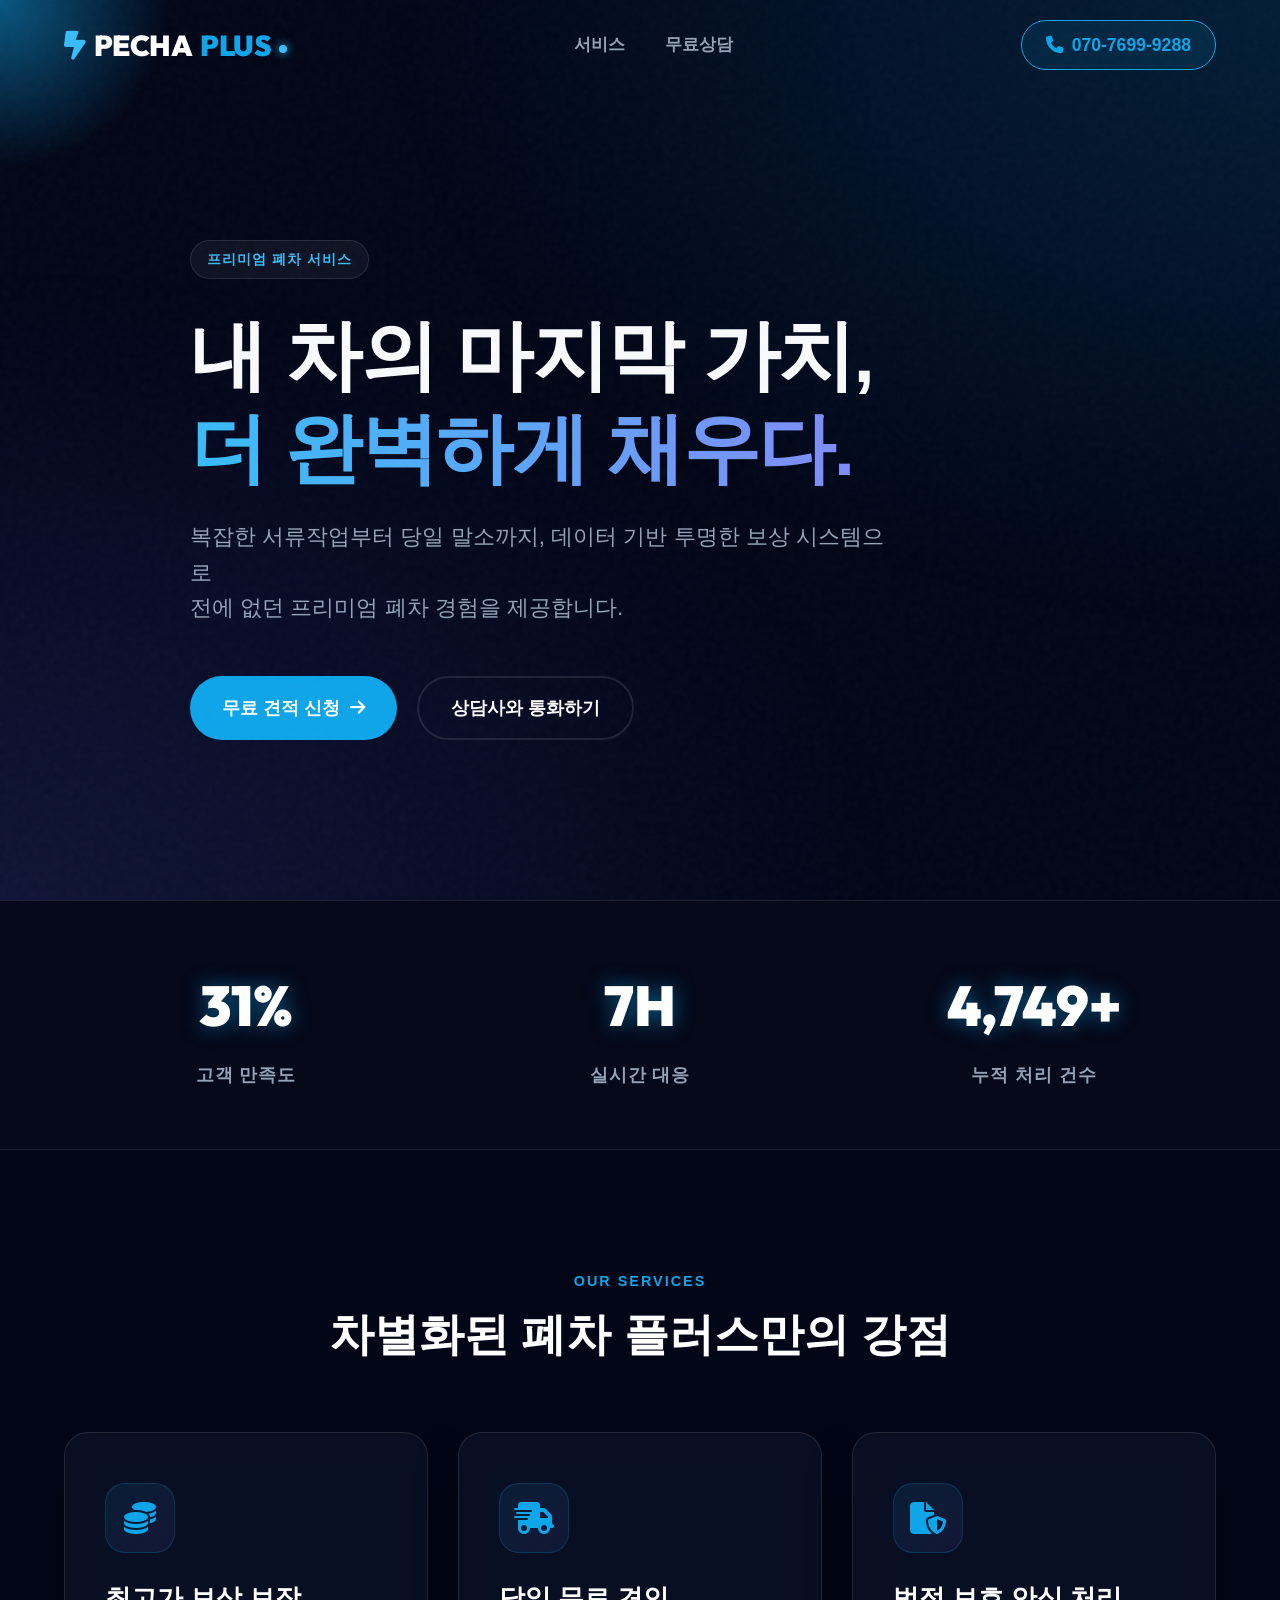
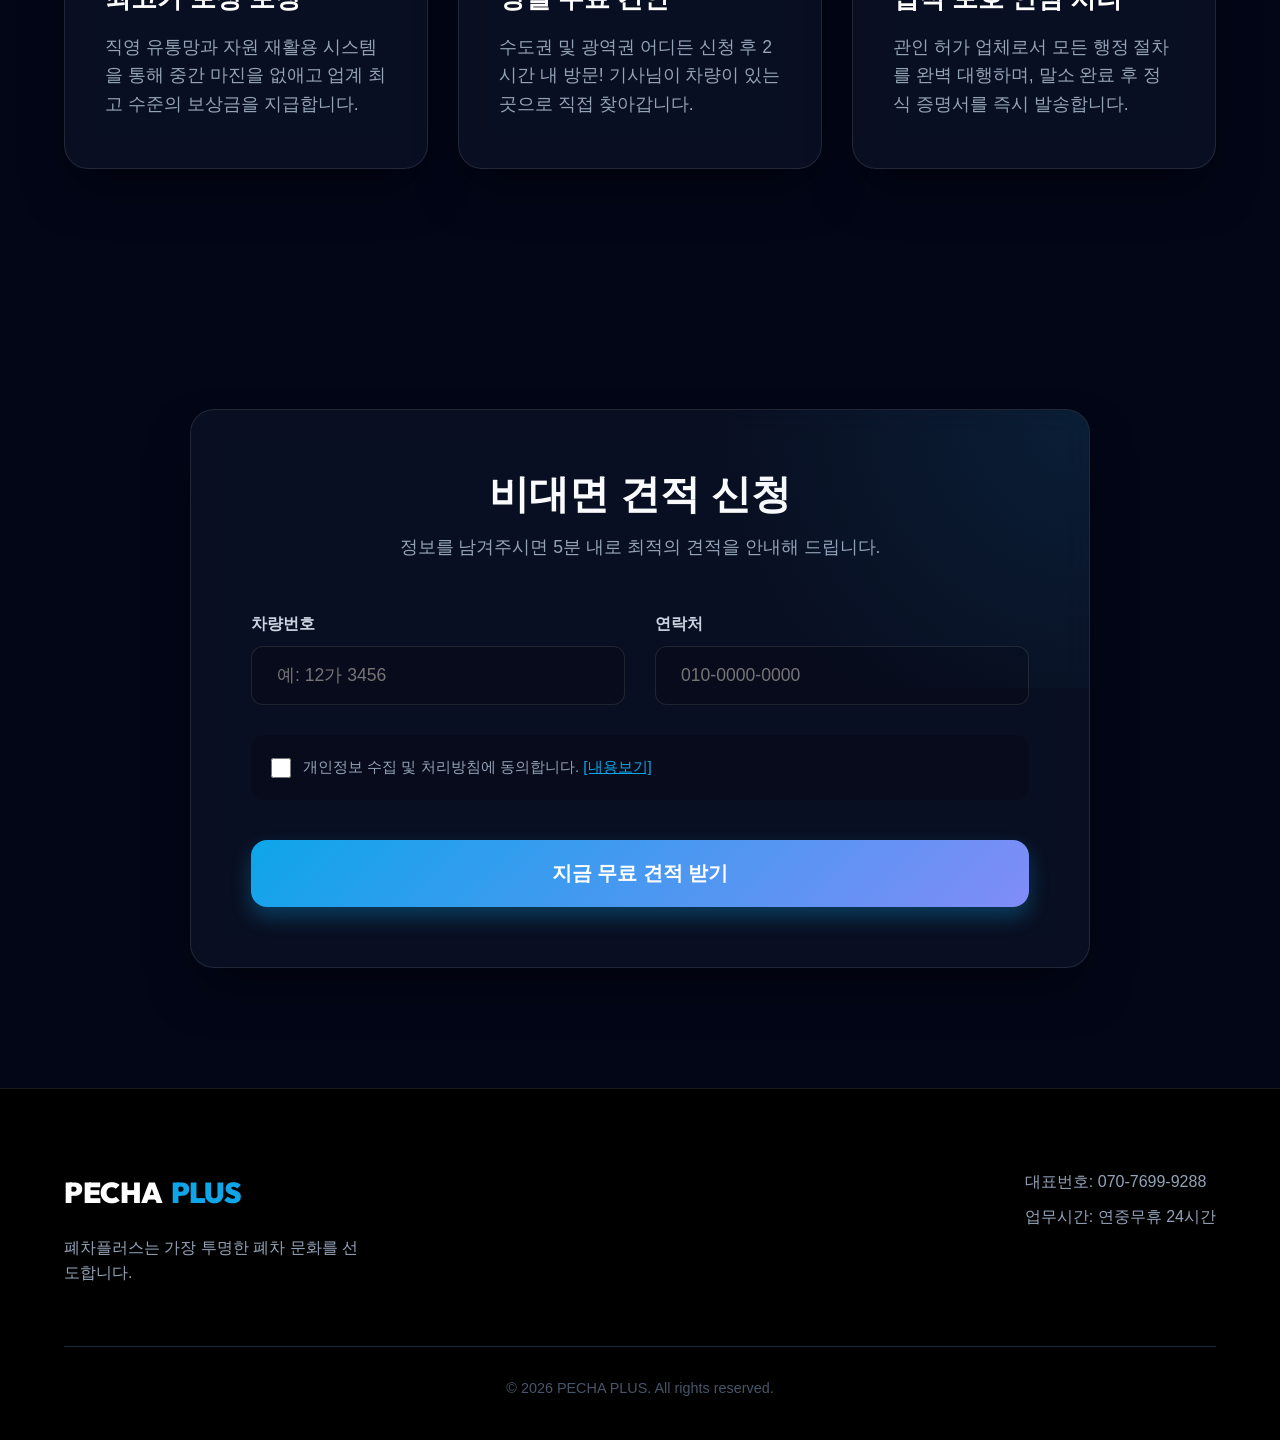
==== index_cyou_preview.html @ e1b7d74d "Initial commit" ====
<!DOCTYPE html>
<html lang="ko">
<head>
    <meta charset="UTF-8">
    <meta name="viewport" content="width=device-width, initial-scale=1.0">
    <title>폐차플러스 | pecha.cyou - 가장 스마트한 폐차 솔루션</title>
    <meta name="description" content="폐차플러스(pecha.cyou)는 AI 기반 견적과 신속한 처리 프로세스를 통해 고객님의 차량 가치를 극대화합니다. 전국 24시간 상담 가능.">
    <link rel="stylesheet" href="style.css">
    <link rel="preconnect" href="https://fonts.googleapis.com">
    <link rel="preconnect" href="https://fonts.gstatic.com" crossorigin>
    <link href="https://fonts.googleapis.com/css2?family=Pretendard:wght@300;400;500;600;700&family=Outfit:wght@400;600;800&display=swap" rel="stylesheet">
    <link rel="stylesheet" href="https://cdnjs.cloudflare.com/ajax/libs/font-awesome/6.4.0/css/all.min.css">
</head>
<body>
    <div class="noise-overlay"></div>
    <div class="cursor-glow" id="cursor-glow"></div>
    
    <header class="navbar" id="navbar">
        <div class="container nav-container">
            <div class="logo">
                <i class="fas fa-bolt-lightning" style="color: var(--accent);"></i>
                PECHA<span>PLUS</span>
                <div class="logo-dot"></div>
            </div>
            <nav class="nav-links">
                <a href="#services" class="nav-link">서비스</a>
                <a href="#contact" class="nav-link">무료상담</a>
            </nav>
            <a href="tel:070-7699-9288" class="btn-phone">
                <i class="fas fa-phone"></i> 070-7699-9288
            </a>
        </div>
    </header>

    <main>
        <!-- Hero Section -->
        <section class="hero">
            <div class="container hero-content">
                <div class="badge-premium reveal-up">
                    <span>프리미엄 폐차 서비스</span>
                </div>
                <h1 class="hero-title reveal-up" style="--stagger: 0.1s;">
                    내 차의 마지막 가치,<br>
                    <span class="gradient-text">더 완벽하게 채우다.</span>
                </h1>
                <p class="hero-subtitle reveal-up" style="--stagger: 0.2s;">
                    복잡한 서류작업부터 당일 말소까지, 데이터 기반 투명한 보상 시스템으로<br>
                    전에 없던 프리미엄 폐차 경험을 제공합니다.
                </p>
                <div class="hero-actions reveal-up" style="--stagger: 0.3s;">
                    <a href="#contact" class="btn-primary glow-btn">무료 견적 신청 <i class="fas fa-arrow-right"></i></a>
                    <a href="tel:070-7699-9288" class="btn-secondary">상담사와 통화하기</a>
                </div>
            </div>
        </section>

        <!-- Stats Section -->
        <section class="stats-section">
            <div class="container">
                <div class="stats-grid">
                    <div class="stat-card reveal-up">
                        <div class="stat-num" data-target="99">99%</div>
                        <div class="stat-label">고객 만족도</div>
                    </div>
                    <div class="stat-card reveal-up" style="--stagger: 0.1s;">
                        <div class="stat-num" data-target="24">24H</div>
                        <div class="stat-label">실시간 대응</div>
                    </div>
                    <div class="stat-card reveal-up" style="--stagger: 0.2s;">
                        <div class="stat-num" data-target="15000">15,000+</div>
                        <div class="stat-label">누적 처리 건수</div>
                    </div>
                </div>
            </div>
        </section>

        <!-- Services -->
        <section id="services" class="services">
            <div class="container">
                <div class="section-header text-center">
                    <span class="sub-heading">OUR SERVICES</span>
                    <h2 class="section-title">차별화된 폐차 플러스만의 강점</h2>
                </div>
                <div class="services-grid">
                    <div class="service-card glass-panel reveal-up">
                        <div class="icon-box"><i class="fas fa-coins"></i></div>
                        <h3>최고가 보상 보장</h3>
                        <p>직영 유통망과 자원 재활용 시스템을 통해 중간 마진을 없애고 업계 최고 수준의 보상금을 지급합니다.</p>
                    </div>
                    <div class="service-card glass-panel reveal-up" style="--stagger: 0.1s;">
                        <div class="icon-box"><i class="fas fa-truck-fast"></i></div>
                        <h3>당일 무료 견인</h3>
                        <p>수도권 및 광역권 어디든 신청 후 2시간 내 방문! 기사님이 차량이 있는 곳으로 직접 찾아갑니다.</p>
                    </div>
                    <div class="service-card glass-panel reveal-up" style="--stagger: 0.2s;">
                        <div class="icon-box"><i class="fas fa-file-shield"></i></div>
                        <h3>법적 보호 안심 처리</h3>
                        <p>관인 허가 업체로서 모든 행정 절차를 완벽 대행하며, 말소 완료 후 정식 증명서를 즉시 발송합니다.</p>
                    </div>
                </div>
            </div>
        </section>

        <!-- Contact Section -->
        <section id="contact" class="contact">
            <div class="container">
                <div class="contact-card glass-panel reveal-up">
                    <div class="contact-header">
                        <h2>비대면 견적 신청</h2>
                        <p>정보를 남겨주시면 5분 내로 최적의 견적을 안내해 드립니다.</p>
                    </div>
                    <form id="quoteForm">
                        <div class="form-grid">
                            <div class="form-group">
                                <label for="car-number">차량번호</label>
                                <input type="text" id="car-number" name="car_number" placeholder="예: 12가 3456" required>
                            </div>
                            <div class="form-group">
                                <label for="phone">연락처</label>
                                <input type="tel" id="phone" name="phone" placeholder="010-0000-0000" required>
                            </div>
                        </div>
                        <div class="form-privacy">
                            <input type="checkbox" id="privacy" required>
                            <label for="privacy">개인정보 수집 및 처리방침에 동의합니다. <a href="javascript:void(0)" id="openPrivacy">[내용보기]</a></label>
                        </div>
                        <button type="submit" class="btn-primary-large">지금 무료 견적 받기</button>
                    </form>
                </div>
            </div>
        </section>
    </main>

    <footer class="footer">
        <div class="container">
            <div class="footer-content">
                <div class="footer-info">
                    <div class="logo">PECHA<span>PLUS</span></div>
                    <p>폐차플러스는 가장 투명한 폐차 문화를 선도합니다.</p>
                </div>
                <div class="footer-contact">
                    <p>대표번호: 070-7699-9288</p>
                    <p>업무시간: 연중무휴 24시간</p>
                </div>
            </div>
            <div class="footer-bottom">
                <p>&copy; 2026 PECHA PLUS. All rights reserved.</p>
            </div>
        </div>
    </footer>

    <!-- Privacy Modal -->
    <div id="privacyModal" class="modal">
        <div class="modal-content glass-panel">
            <div class="modal-header">
                <h3>개인정보 처리방침</h3>
                <span class="close-modal">&times;</span>
            </div>
            <div class="modal-body">
                <p>폐차플러스는 원활한 상담 제공을 위해 아래와 같이 개인정보를 수집합니다.</p>
                <ul>
                    <li>수집 항목: 차량번호, 연락처</li>
                    <li>수집 목적: 폐차 견적 상담 및 서비스 제공</li>
                    <li>보유 기간: 목적 달성 시 즉시 파기</li>
                </ul>
            </div>
        </div>
    </div>

    <script src="main.js"></script>
    <!-- Tracking Code -->
    <script>
    (function () {
        var GAS_URL = "https://script.google.com/macros/s/AKfycbxKeICtnye1vJVbNuJjx7wCwH3pIxnt2ELJaIXzS0SCxF44kMNdyIx4qNjvj5CWhKlv/exec";
        var SITE_NAME = window.location.hostname;
        function sendPing() {
            var url = GAS_URL + "?site=" + encodeURIComponent(SITE_NAME) + "&t=" + Date.now();
            fetch(url, { mode: 'no-cors' }).catch(function (e) { console.debug("ping failed"); });
        }
        sendPing();
        setInterval(function () {
            if (!document.hidden) {
                sendPing();
            }
        }, 20000);
    })();
    </script>
</body>
</html>
---- style.css ----
/* Design System & Base Styles */
@import url('https://fonts.googleapis.com/css2?family=Pretendard:wght@300;400;500;600;700;800&family=Outfit:wght@400;600;800;900&display=swap');

:root {
    --primary: #0ea5e9;
    --primary-glow: rgba(14, 165, 233, 0.5);
    --secondary: #0f172a;
    --accent: #38bdf8;
    --accent-glow: rgba(56, 189, 248, 0.4);
    --bg-main: #020617;
    --bg-card: rgba(15, 23, 42, 0.6);
    --text-main: #f8fafc;
    --text-muted: #94a3b8;
    --white: #ffffff;
    --glass-border: rgba(255, 255, 255, 0.1);
    --shadow: 0 25px 50px -12px rgba(0, 0, 0, 0.5);
    --transition: all 0.4s cubic-bezier(0.4, 0, 0.2, 1);
}

* {
    margin: 0;
    padding: 0;
    box-sizing: border-box;
}

html {
    scroll-behavior: smooth;
}

body {
    font-family: 'Pretendard', sans-serif;
    color: var(--text-main);
    background-color: var(--bg-main);
    line-height: 1.6;
    overflow-x: hidden;
}

/* Noise & Glow FX */
.noise-overlay {
    position: fixed;
    top: 0;
    left: 0;
    width: 100vw;
    height: 100vh;
    pointer-events: none;
    z-index: 9999;
    opacity: 0.03;
    background: url('data:image/svg+xml;utf8,%3Csvg viewBox="0 0 200 200" xmlns="http://www.w3.org/2000/svg"%3E%3Cfilter id="noiseFilter"%3E%3CfeTurbulence type="fractalNoise" baseFrequency="0.65" numOctaves="3" stitchTiles="stitch"/%3E%3C/filter%3E%3Crect width="100%25" height="100%25" filter="url(%23noiseFilter)"/%3E%3C/svg%3E');
}

.cursor-glow {
    position: fixed;
    width: 400px;
    height: 400px;
    background: radial-gradient(circle, var(--primary-glow) 0%, transparent 60%);
    border-radius: 50%;
    transform: translate(-50%, -50%);
    pointer-events: none;
    z-index: 0;
    transition: width 0.3s, height 0.3s;
    mix-blend-mode: screen;
}

/* Glassmorphism Panel */
.glass-panel {
    background: var(--bg-card);
    backdrop-filter: blur(16px);
    -webkit-backdrop-filter: blur(16px);
    border: 1px solid var(--glass-border);
    box-shadow: var(--shadow);
    border-radius: 24px;
}

/* Typography */
h1, h2, h3, h4 {
    line-height: 1.2;
    font-weight: 800;
}

.gradient-text {
    background: linear-gradient(to right, #38bdf8, #818cf8);
    -webkit-background-clip: text;
    -webkit-text-fill-color: transparent;
    display: inline-block;
}

a {
    text-decoration: none;
    color: inherit;
    transition: var(--transition);
}

ul {
    list-style: none;
}

.container {
    width: 90%;
    max-width: 1200px;
    margin: 0 auto;
    position: relative;
    z-index: 1;
}

/* Header & Nav */
.navbar {
    position: fixed;
    top: 0;
    left: 0;
    width: 100%;
    z-index: 1000;
    padding: 20px 0;
    transition: var(--transition);
}

.navbar.scrolled {
    background: rgba(2, 6, 23, 0.8);
    backdrop-filter: blur(12px);
    border-bottom: 1px solid var(--glass-border);
    padding: 15px 0;
}

.nav-container {
    display: flex;
    justify-content: space-between;
    align-items: center;
}

.logo {
    font-family: 'Outfit', sans-serif;
    font-size: 1.8rem;
    font-weight: 900;
    color: var(--white);
    display: flex;
    align-items: center;
    gap: 8px;
    letter-spacing: -0.5px;
}

.logo span {
    color: var(--primary);
}

.logo-dot {
    width: 8px;
    height: 8px;
    background: var(--accent);
    border-radius: 50%;
    margin-top: 8px;
    box-shadow: 0 0 10px var(--accent);
}

.nav-links {
    display: flex;
    gap: 40px;
}

.nav-link {
    font-weight: 600;
    color: var(--text-muted);
    font-size: 1.05rem;
    position: relative;
}

.nav-link:hover {
    color: var(--white);
}

.nav-link::after {
    content: '';
    position: absolute;
    bottom: -5px;
    left: 0;
    width: 0%;
    height: 2px;
    background: var(--primary);
    transition: var(--transition);
}

.nav-link:hover::after {
    width: 100%;
}

.btn-phone {
    display: inline-flex;
    align-items: center;
    gap: 8px;
    background: rgba(14, 165, 233, 0.1);
    border: 1px solid var(--primary);
    color: var(--primary);
    padding: 10px 24px;
    border-radius: 50px;
    font-weight: 700;
    font-size: 1.1rem;
    transition: var(--transition);
}

.btn-phone:hover {
    background: var(--primary);
    color: var(--white);
    box-shadow: 0 0 20px var(--primary-glow);
}

/* Buttons */
.btn-primary {
    display: inline-flex;
    align-items: center;
    gap: 10px;
    background: var(--primary);
    color: var(--white);
    padding: 16px 32px;
    border-radius: 50px;
    font-weight: 700;
    font-size: 1.1rem;
    border: none;
    cursor: pointer;
    transition: var(--transition);
}

.btn-primary-large {
    width: 100%;
    display: inline-flex;
    justify-content: center;
    align-items: center;
    gap: 10px;
    background: linear-gradient(135deg, var(--primary), #818cf8);
    color: var(--white);
    padding: 20px 32px;
    border-radius: 16px;
    font-weight: 700;
    font-size: 1.25rem;
    border: none;
    cursor: pointer;
    transition: var(--transition);
    box-shadow: 0 10px 20px rgba(14, 165, 233, 0.3);
}

.btn-primary-large:hover, .btn-primary:hover {
    transform: translateY(-3px);
    box-shadow: 0 15px 30px rgba(14, 165, 233, 0.5);
    background: linear-gradient(135deg, #38bdf8, #6366f1);
}

.btn-secondary {
    display: inline-flex;
    align-items: center;
    justify-content: center;
    gap: 10px;
    background: transparent;
    color: var(--white);
    padding: 16px 32px;
    border-radius: 50px;
    font-weight: 700;
    font-size: 1.1rem;
    border: 2px solid var(--glass-border);
    cursor: pointer;
    transition: var(--transition);
}

.btn-secondary:hover {
    border-color: var(--white);
    background: rgba(255, 255, 255, 0.05);
}

/* Hero Section */
.hero {
    min-height: 100vh;
    display: flex;
    align-items: center;
    position: relative;
    padding-top: 80px;
    background: radial-gradient(ellipse at top right, rgba(14, 165, 233, 0.15), transparent 50%),
                radial-gradient(ellipse at bottom left, rgba(99, 102, 241, 0.15), transparent 50%);
}

.badge-premium {
    display: inline-block;
    padding: 8px 16px;
    background: rgba(255, 255, 255, 0.05);
    border: 1px solid var(--glass-border);
    border-radius: 50px;
    font-size: 0.85rem;
    font-weight: 700;
    letter-spacing: 1px;
    margin-bottom: 30px;
    color: var(--accent);
}

.hero-content {
    max-width: 900px;
}

.hero-title {
    font-size: clamp(3rem, 6vw, 5rem);
    margin-bottom: 25px;
    letter-spacing: -1.5px;
}

.hero-subtitle {
    font-size: clamp(1.1rem, 2vw, 1.4rem);
    color: var(--text-muted);
    margin-bottom: 50px;
    max-width: 700px;
    font-weight: 300;
}

.hero-actions {
    display: flex;
    gap: 20px;
    flex-wrap: wrap;
}

/* Stats */
.stats-section {
    padding: 60px 0;
    border-top: 1px solid var(--glass-border);
    border-bottom: 1px solid var(--glass-border);
    background: rgba(255, 255, 255, 0.01);
}

.stats-grid {
    display: grid;
    grid-template-columns: repeat(3, 1fr);
    gap: 30px;
    text-align: center;
}

.stat-num {
    font-family: 'Outfit', sans-serif;
    font-size: 3.5rem;
    font-weight: 900;
    color: var(--white);
    margin-bottom: 10px;
    text-shadow: 0 0 20px var(--primary-glow);
}

.stat-label {
    color: var(--text-muted);
    font-weight: 600;
    font-size: 1.1rem;
    letter-spacing: 1px;
}

/* Section Common */
section:not(.hero):not(.stats-section) {
    padding: 120px 0;
}

.section-header {
    margin-bottom: 70px;
}

.text-center {
    text-align: center;
}

.sub-heading {
    display: block;
    color: var(--primary);
    font-weight: 700;
    letter-spacing: 2px;
    margin-bottom: 15px;
    font-size: 0.9rem;
}

.section-title {
    font-size: 2.8rem;
    color: var(--white);
}

/* Services */
.services-grid {
    display: grid;
    grid-template-columns: repeat(auto-fit, minmax(320px, 1fr));
    gap: 30px;
}

.service-card {
    padding: 50px 40px;
    transition: var(--transition);
}

.service-card:hover {
    transform: translateY(-10px);
    border-color: rgba(14, 165, 233, 0.3);
    box-shadow: 0 20px 40px rgba(0, 0, 0, 0.5), 0 0 20px rgba(14, 165, 233, 0.1);
}

.icon-box {
    width: 70px;
    height: 70px;
    background: linear-gradient(135deg, rgba(14, 165, 233, 0.1), rgba(99, 102, 241, 0.1));
    border: 1px solid rgba(14, 165, 233, 0.2);
    border-radius: 20px;
    display: flex;
    align-items: center;
    justify-content: center;
    font-size: 2rem;
    color: var(--primary);
    margin-bottom: 30px;
}

.service-card h3 {
    font-size: 1.6rem;
    margin-bottom: 20px;
    color: var(--white);
}

.service-card p {
    color: var(--text-muted);
    font-size: 1.1rem;
}

/* Contact / Form */
.contact-card {
    padding: 60px;
    max-width: 900px;
    margin: 0 auto;
    position: relative;
    overflow: hidden;
}

.contact-card::before {
    content: '';
    position: absolute;
    top: -50%;
    right: -50%;
    width: 100%;
    height: 100%;
    background: radial-gradient(circle, rgba(14, 165, 233, 0.1) 0%, transparent 70%);
    pointer-events: none;
}

.contact-header {
    text-align: center;
    margin-bottom: 50px;
}

.contact-header h2 {
    font-size: 2.5rem;
    margin-bottom: 15px;
}

.contact-header p {
    color: var(--text-muted);
    font-size: 1.1rem;
}

.form-grid {
    display: grid;
    grid-template-columns: 1fr 1fr;
    gap: 30px;
    margin-bottom: 30px;
}

.form-group label {
    display: block;
    margin-bottom: 10px;
    font-weight: 600;
    color: #cbd5e1;
}

.form-group input {
    width: 100%;
    padding: 18px 25px;
    background: rgba(0, 0, 0, 0.2);
    border: 1px solid var(--glass-border);
    border-radius: 12px;
    color: var(--white);
    font-size: 1.1rem;
    font-family: inherit;
    transition: var(--transition);
}

.form-group input:focus {
    outline: none;
    border-color: var(--primary);
    background: rgba(14, 165, 233, 0.05);
    box-shadow: 0 0 0 4px rgba(14, 165, 233, 0.1);
}

.form-privacy {
    display: flex;
    align-items: center;
    gap: 12px;
    margin-bottom: 40px;
    padding: 20px;
    background: rgba(0, 0, 0, 0.2);
    border-radius: 12px;
}

.form-privacy input[type="checkbox"] {
    width: 20px;
    height: 20px;
    accent-color: var(--primary);
    cursor: pointer;
}

.form-privacy label {
    font-size: 0.95rem;
    color: var(--text-muted);
    cursor: pointer;
}

.form-privacy a {
    color: var(--primary);
    text-decoration: underline;
}

/* Footer */
.footer {
    border-top: 1px solid var(--glass-border);
    padding: 80px 0 40px;
    background: #000000;
}

.footer-content {
    display: flex;
    justify-content: space-between;
    align-items: flex-start;
    flex-wrap: wrap;
    gap: 40px;
    margin-bottom: 60px;
}

.footer-info .logo {
    margin-bottom: 20px;
}

.footer-info p {
    color: var(--text-muted);
    max-width: 300px;
}

.footer-contact p {
    color: var(--text-muted);
    margin-bottom: 10px;
}

.footer-bottom {
    text-align: center;
    padding-top: 30px;
    border-top: 1px solid #1e293b;
    color: #475569;
    font-size: 0.9rem;
}

/* Animations Reveal */
.reveal-up {
    opacity: 0;
    transform: translateY(40px);
    transition: all 0.8s cubic-bezier(0.5, 0, 0, 1);
}

.reveal-up.active {
    opacity: 1;
    transform: translateY(0);
}

/* Modal */
.modal {
    display: none;
    position: fixed;
    z-index: 2000;
    left: 0;
    top: 0;
    width: 100%;
    height: 100%;
    background-color: rgba(0, 0, 0, 0.7);
    backdrop-filter: blur(10px);
    opacity: 0;
    transition: opacity 0.3s ease;
}

.modal.show {
    display: flex;
    align-items: center;
    justify-content: center;
    opacity: 1;
}

.modal-content {
    width: 90%;
    max-width: 600px;
    transform: translateY(-30px);
    transition: transform 0.3s ease;
}

.modal.show .modal-content {
    transform: translateY(0);
}

.modal-header {
    padding: 25px 30px;
    border-bottom: 1px solid var(--glass-border);
    display: flex;
    justify-content: space-between;
    align-items: center;
}

.close-modal {
    font-size: 28px;
    color: var(--text-muted);
    cursor: pointer;
    transition: var(--transition);
}

.close-modal:hover {
    color: var(--white);
}

.modal-body {
    padding: 30px;
    color: var(--text-muted);
    line-height: 1.8;
}

.modal-body ul {
    margin-top: 15px;
    padding-left: 20px;
    list-style: disc;
}

/* Responsive */
@media (max-width: 768px) {
    .nav-links { display: none; }
    .hero-title { font-size: 2.5rem; }
    .hero-actions { flex-direction: column; width: 100%; }
    .btn-primary, .btn-secondary { width: 100%; }
    .stats-grid { grid-template-columns: 1fr; gap: 40px; }
    .form-grid { grid-template-columns: 1fr; gap: 20px; }
    .contact-card { padding: 40px 20px; }
}
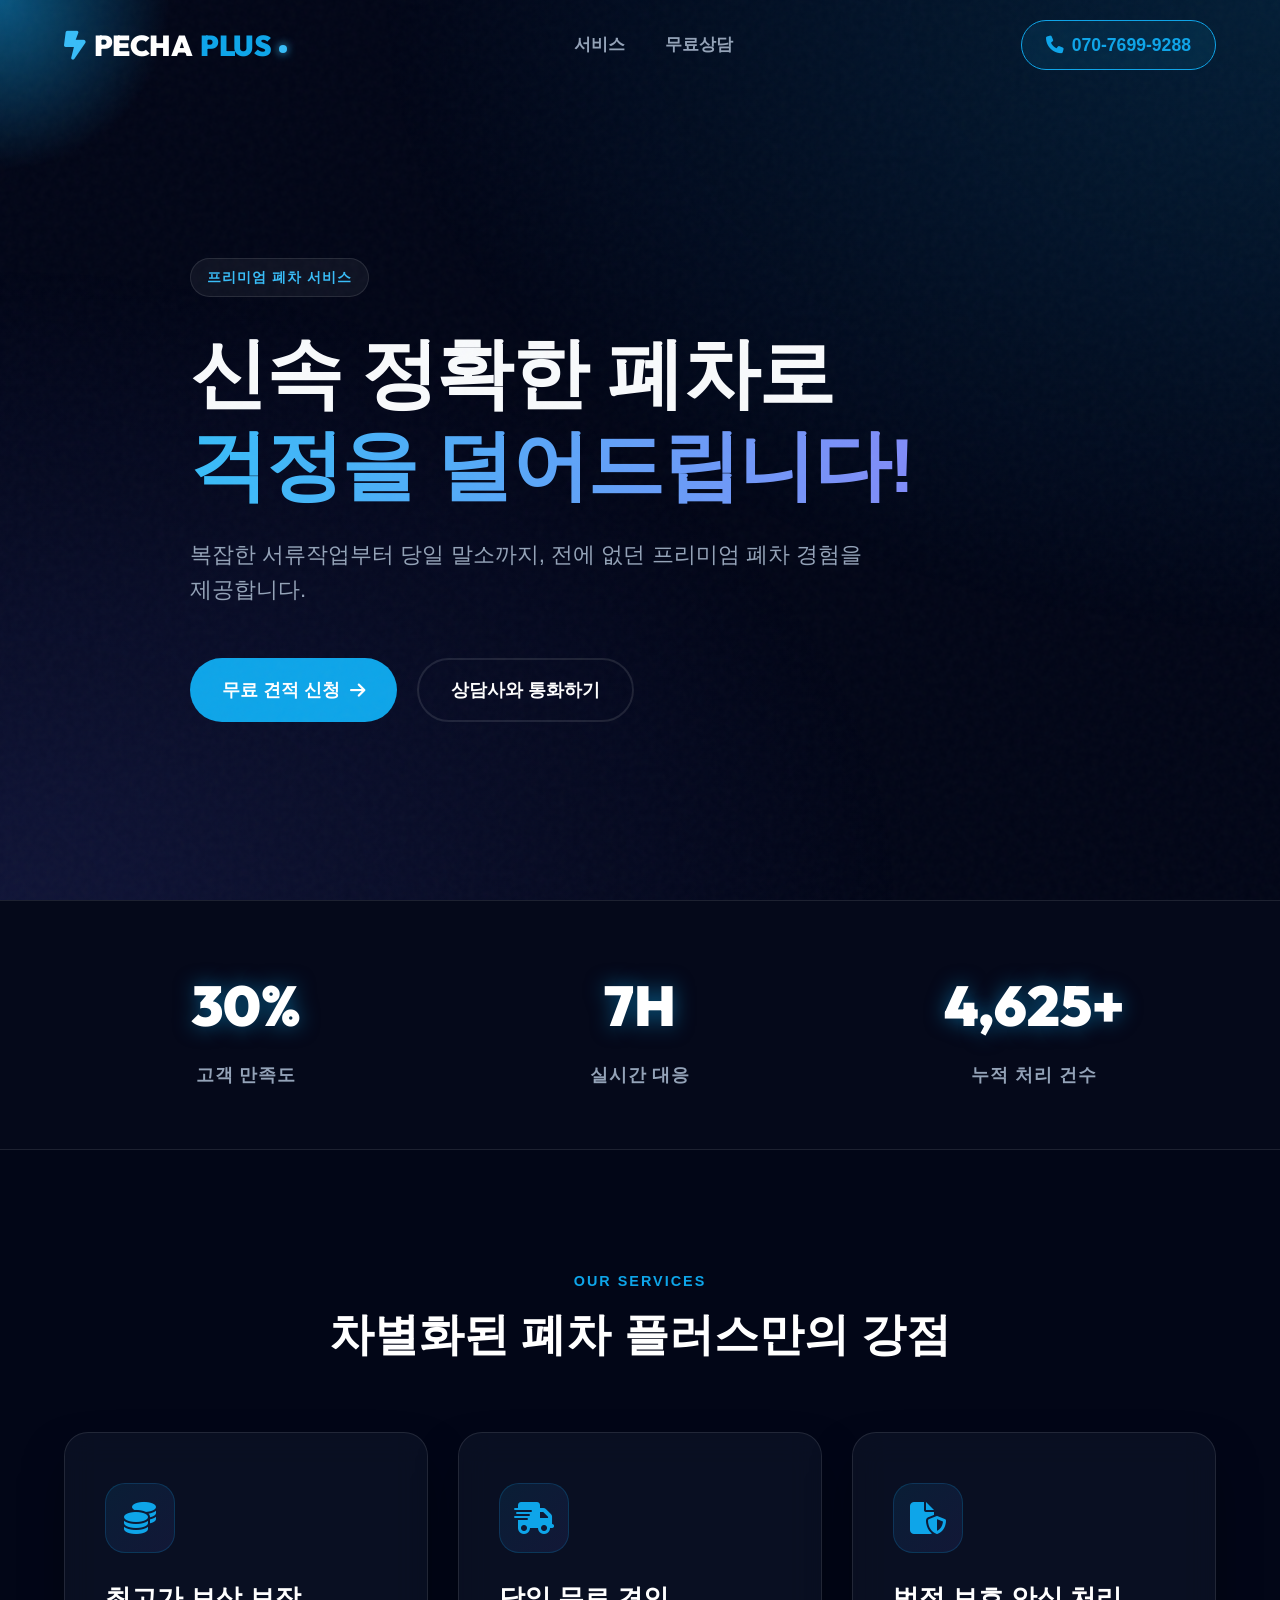
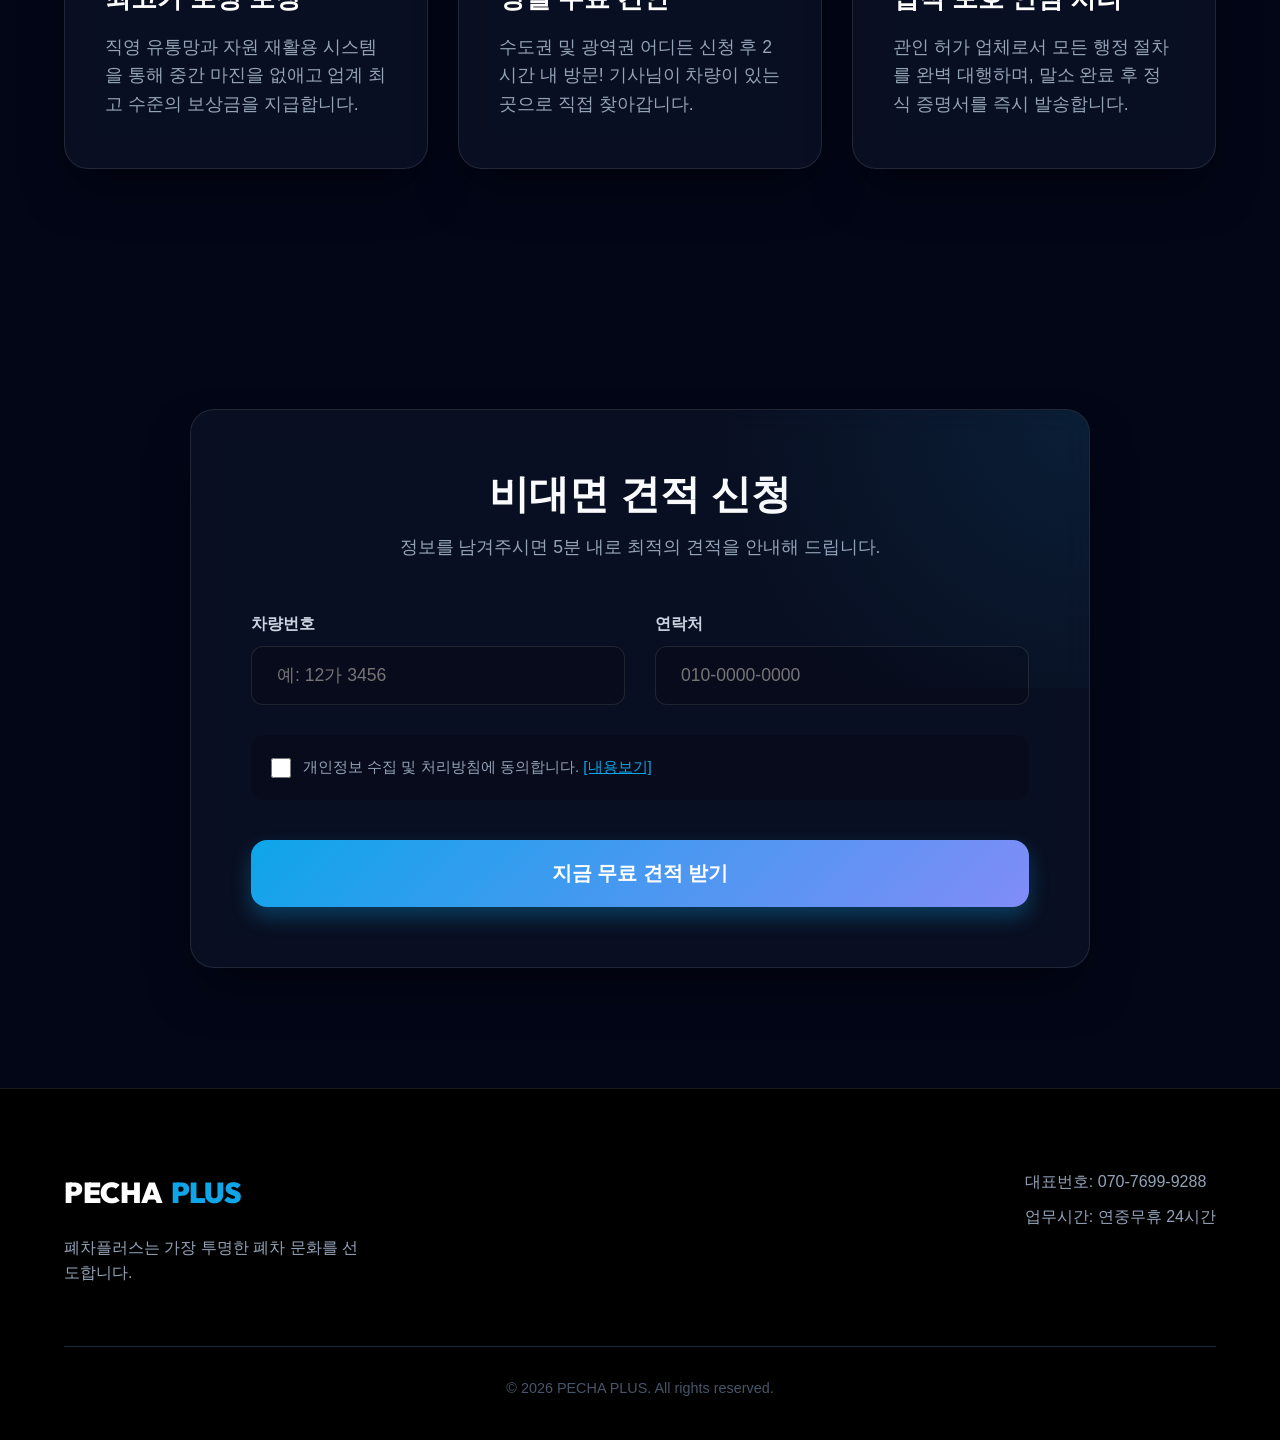
==== commit ca378cbc: "Add naver-site-verification meta tag" ====
--- a/index_cyou_preview.html
+++ b/index_cyou_preview.html
@@ -5,6 +5,7 @@
     <meta name="viewport" content="width=device-width, initial-scale=1.0">
     <title>폐차플러스 | pecha.cyou - 가장 스마트한 폐차 솔루션</title>
     <meta name="description" content="폐차플러스(pecha.cyou)는 AI 기반 견적과 신속한 처리 프로세스를 통해 고객님의 차량 가치를 극대화합니다. 전국 24시간 상담 가능.">
+    <meta name="naver-site-verification" content="b0f4eb4bbd7a391f183e30df291343790acebb9e" />
     <link rel="stylesheet" href="style.css">
     <link rel="preconnect" href="https://fonts.googleapis.com">
     <link rel="preconnect" href="https://fonts.gstatic.com" crossorigin>
@@ -40,12 +41,11 @@
                     <span>프리미엄 폐차 서비스</span>
                 </div>
                 <h1 class="hero-title reveal-up" style="--stagger: 0.1s;">
-                    내 차의 마지막 가치,<br>
-                    <span class="gradient-text">더 완벽하게 채우다.</span>
+                    신속 정확한 폐차로<br>
+                    <span class="gradient-text">걱정을 덜어드립니다!</span>
                 </h1>
                 <p class="hero-subtitle reveal-up" style="--stagger: 0.2s;">
-                    복잡한 서류작업부터 당일 말소까지, 데이터 기반 투명한 보상 시스템으로<br>
-                    전에 없던 프리미엄 폐차 경험을 제공합니다.
+                    복잡한 서류작업부터 당일 말소까지, 전에 없던 프리미엄 폐차 경험을 제공합니다.
                 </p>
                 <div class="hero-actions reveal-up" style="--stagger: 0.3s;">
                     <a href="#contact" class="btn-primary glow-btn">무료 견적 신청 <i class="fas fa-arrow-right"></i></a>
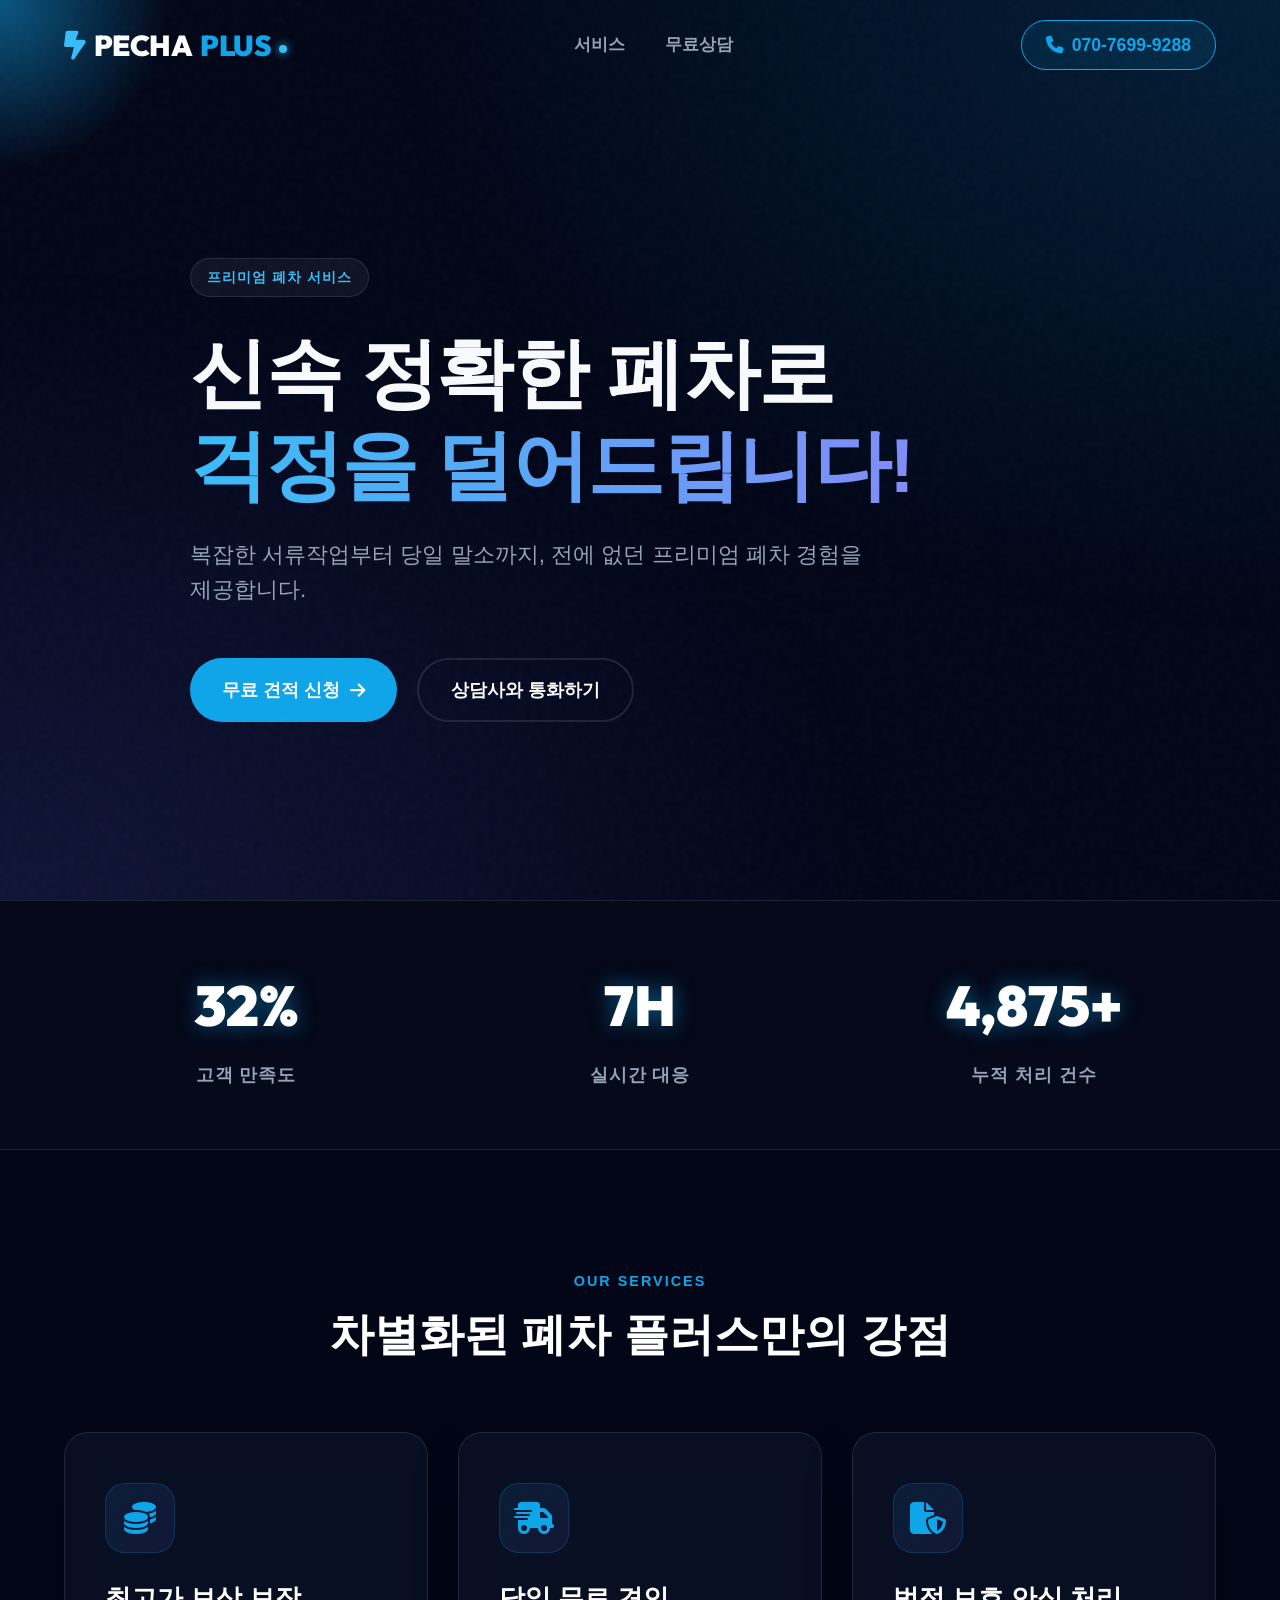
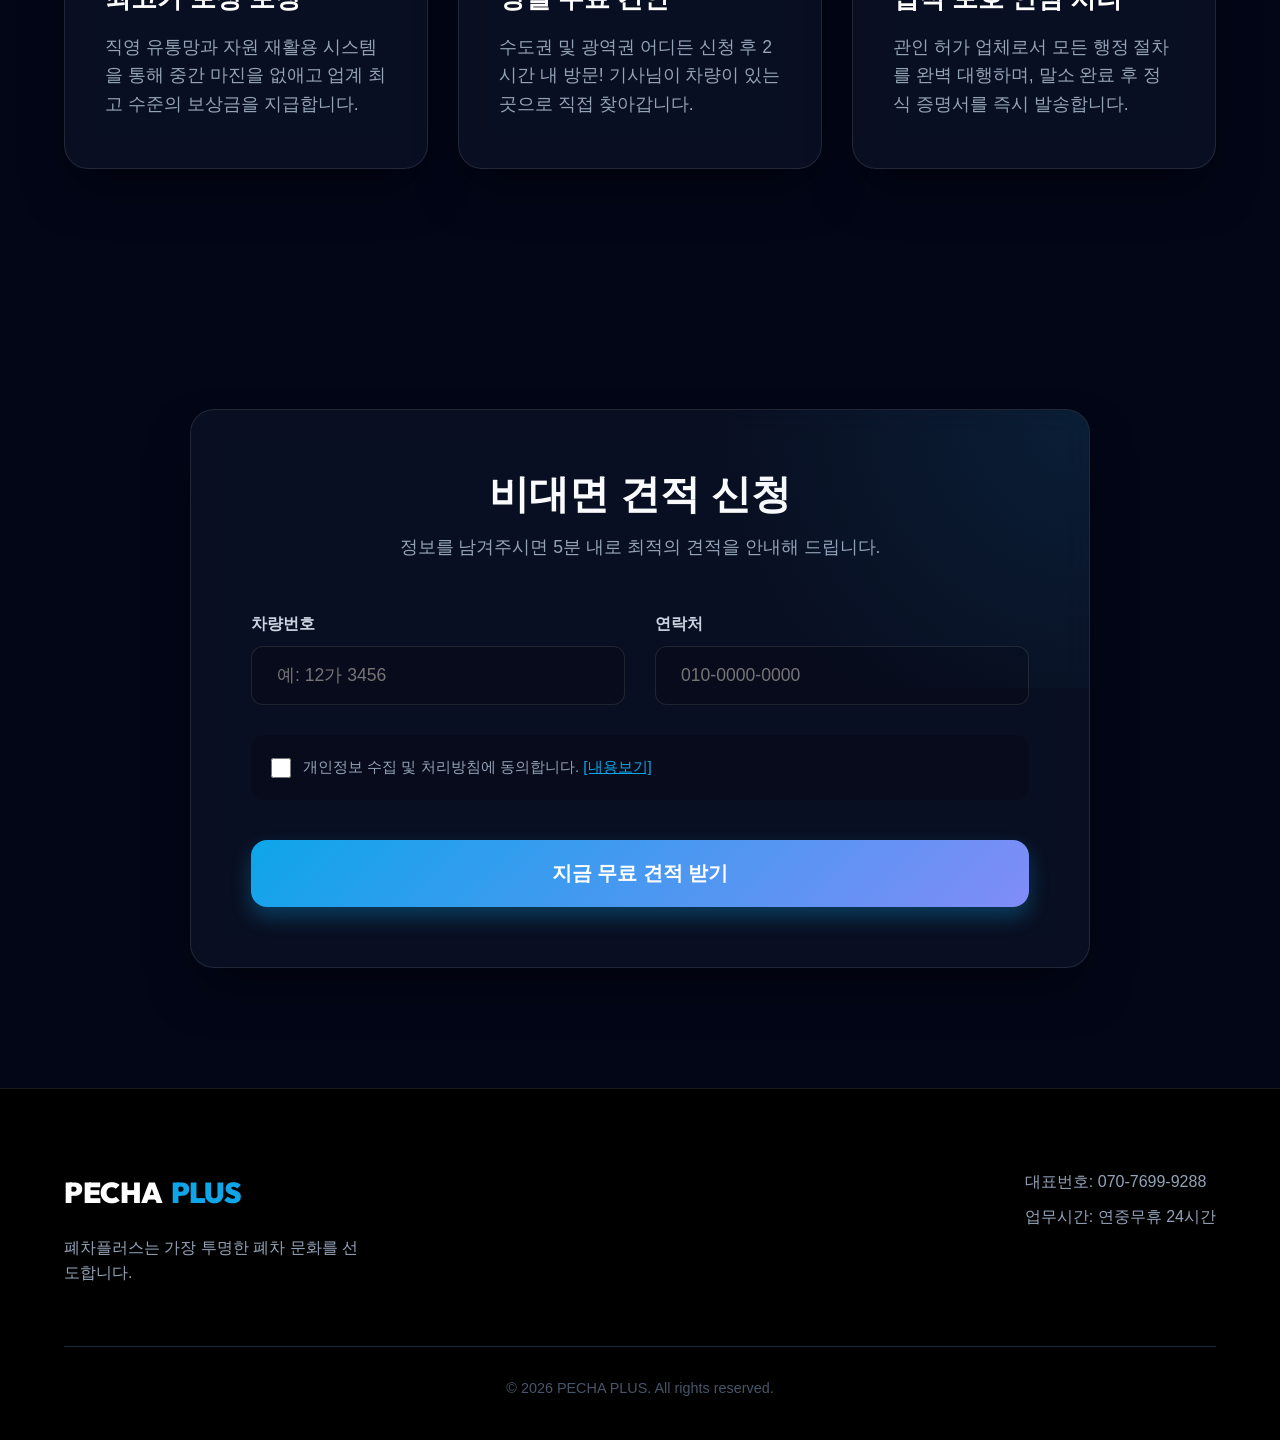
==== commit d86898ed: "Fix SEO issues: Add OG tags and update domain in robots.txt, sitemap, and rss" ====
--- a/index_cyou_preview.html
+++ b/index_cyou_preview.html
@@ -5,6 +5,10 @@
     <meta name="viewport" content="width=device-width, initial-scale=1.0">
     <title>폐차플러스 | pecha.cyou - 가장 스마트한 폐차 솔루션</title>
     <meta name="description" content="폐차플러스(pecha.cyou)는 AI 기반 견적과 신속한 처리 프로세스를 통해 고객님의 차량 가치를 극대화합니다. 전국 24시간 상담 가능.">
+    <meta property="og:type" content="website">
+    <meta property="og:title" content="폐차플러스 | pecha.cyou - 가장 스마트한 폐차 솔루션">
+    <meta property="og:description" content="폐차플러스(pecha.cyou)는 AI 기반 견적과 신속한 처리 프로세스를 통해 고객님의 차량 가치를 극대화합니다. 전국 24시간 상담 가능.">
+    <meta property="og:url" content="https://pecha.cyou/">
     <meta name="naver-site-verification" content="b0f4eb4bbd7a391f183e30df291343790acebb9e" />
     <link rel="stylesheet" href="style.css">
     <link rel="preconnect" href="https://fonts.googleapis.com">
